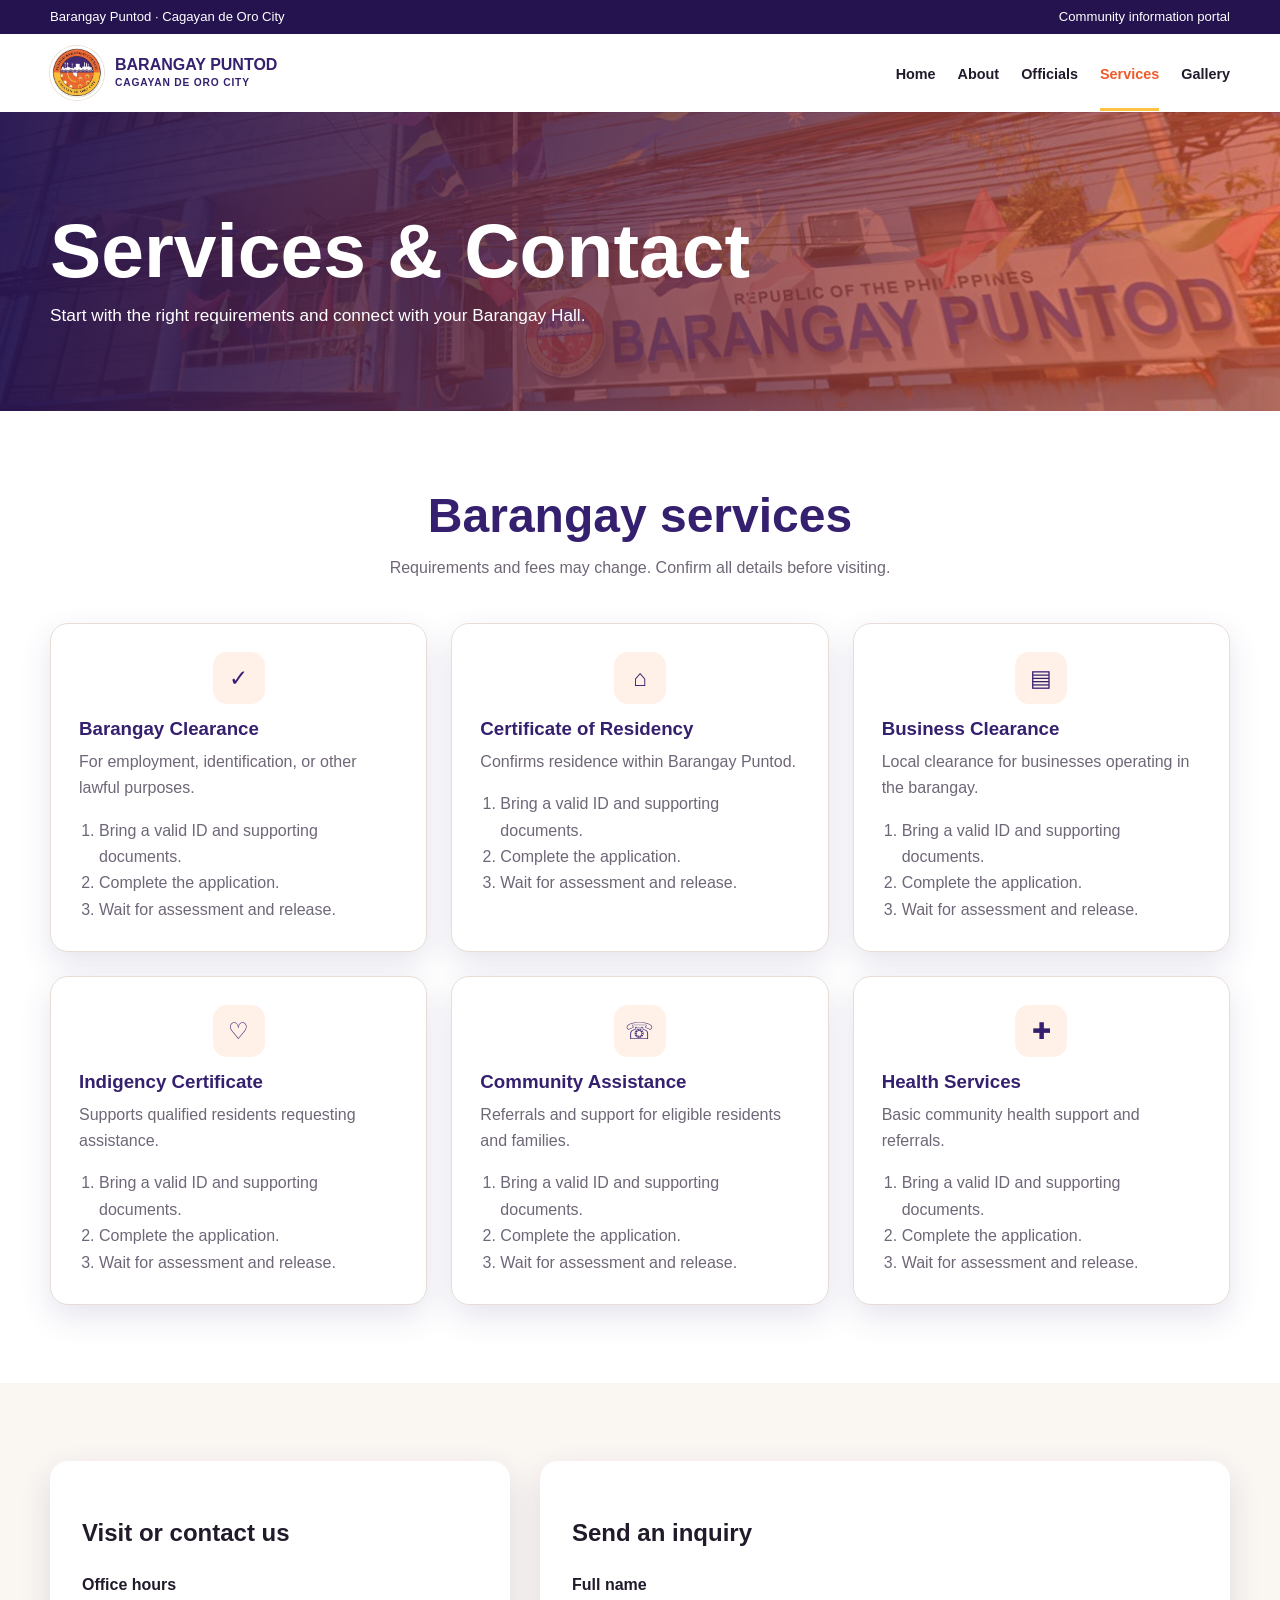
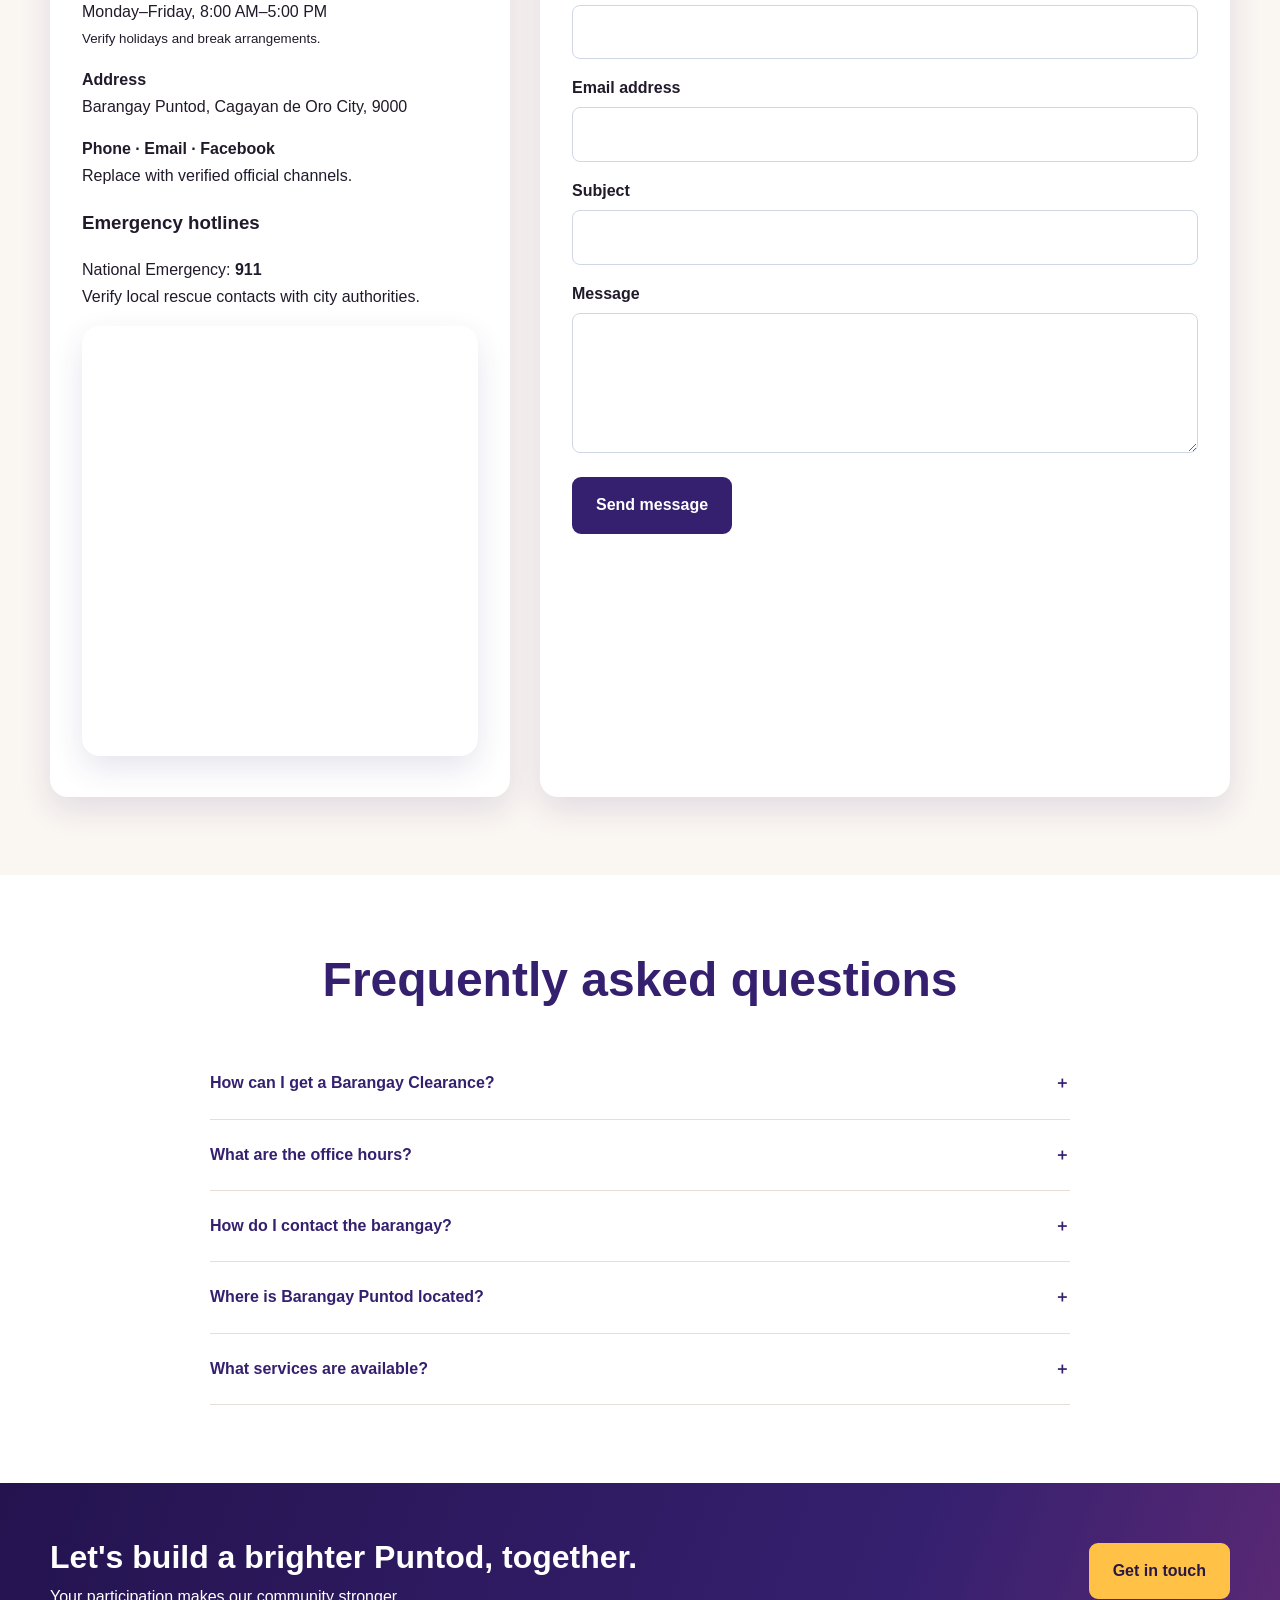
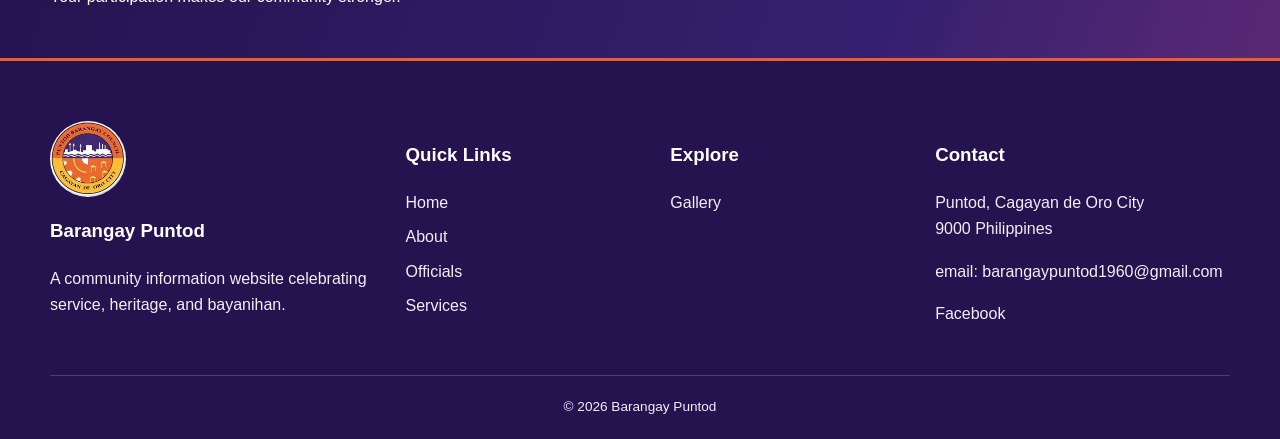
==== services.html @ fbd9fe13 "first commit" ====
<!doctype html>
<html lang="en">
  <head>
    <meta charset="utf-8">
    <meta name="viewport" content="width=device-width,initial-scale=1">
    <title>Services | Barangay Puntod</title>
    <link rel="stylesheet" href="css/style.css">
  </head>
  <body data-page="services">
    <div id="header">
    </div>
    <main>
      <section class="page-hero">
        <div class="container">
          <h1>Services & Contact</h1>
          <p>Start with the right requirements and connect with your Barangay Hall.</p>
        </div>
      </section>
      <section class="section">
        <div class="container">
          <div class="section-head">
            <h2>Barangay services</h2>
            <p>Requirements and fees may change. Confirm all details before visiting.</p>
          </div>
          <div class="grid" id="services-grid">
          </div>
        </div>
      </section>
      <section class="section alt" id="contact">
        <div class="container contact-grid">
          <div class="contact-panel">
            <h2>Visit or contact us</h2>
            <p>
              <strong>Office hours</strong>
              <br>Monday–Friday, 8:00 AM–5:00 PM<br>
              <small>Verify holidays and break arrangements.</small>
            </p>
            <p>
              <strong>Address</strong>
              <br>Barangay Puntod, Cagayan de Oro City, 9000</p>
              <p>
                <strong>Phone · Email · Facebook</strong>
                <br>Replace with verified official channels.</p>
                <h3>Emergency hotlines</h3>
                <p>National Emergency: <strong>911</strong>
                <br>Verify local rescue contacts with city authorities.</p>
                <iframe class="map" title="Map of Puntod" loading="lazy" src="https://www.google.com/maps?q=Barangay%20Puntod%2C%20Cagayan%20de%20Oro&output=embed">
                </iframe>
              </div>
              <form class="form contact-form">
                <h2>Send an inquiry</h2>
                <label for="name">Full name</label>
                <input id="name" required>
                <label for="email">Email address</label>
                <input id="email" type="email" required>
                <label for="subject">Subject</label>
                <input id="subject" required>
                <label for="message">Message</label>
                <textarea id="message" required>
                </textarea>
                <button class="btn blue" type="submit">Send message</button>
                <p class="notice">Thank you! This demo did not send data to a server.</p>
              </form>
            </div>
          </section>
          <section class="section">
            <div class="container">
              <div class="section-head">
                <h2>Frequently asked questions</h2>
              </div>
              <div class="faq" id="faq">
              </div>
            </div>
          </section>
        </main>
        <div id="shared-footer">
        </div>
        <script src="js/shared.js">
        </script>
        <script>const s=[['Barangay Clearance','For employment, identification, or other lawful purposes.'],['Certificate of Residency','Confirms residence within Barangay Puntod.'],['Business Clearance','Local clearance for businesses operating in the barangay.'],['Indigency Certificate','Supports qualified residents requesting assistance.'],['Community Assistance','Referrals and support for eligible residents and families.'],['Health Services','Basic community health support and referrals.']];document.querySelector('#services-grid').innerHTML=s.map((x,i)=>`<article class="card service-card">
        <div class="icon">${['✓','⌂','▤','♡','☏','✚'][i]}</div>
        <h3>${x[0]}</h3>
        <p>${x[1]}</p>
        <ol class="steps">
          <li>Bring a valid ID and supporting documents.</li>
          <li>Complete the application.</li>
          <li>Wait for assessment and release.</li>
        </ol>
      </article>`).join('');const q=[['How can I get a Barangay Clearance?','Visit the Barangay Hall with a valid ID and proof of residency. Confirm fees before your visit.'],['What are the office hours?','The draft schedule is Monday to Friday, 8:00 AM to 5:00 PM.'],['How do I contact the barangay?','Use the verified official channels once added to this website.'],['Where is Barangay Puntod located?','It is in Cagayan de Oro City, Northern Mindanao.'],['What services are available?','Clearances, certificates, community assistance, and health support.']];document.querySelector('#faq').innerHTML=q.map(x=>`<article class="faq-item">
      <button class="faq-question" aria-expanded="false">${x[0]}<span>＋</span>
    </button>
    <div class="faq-answer">
      <p>${x[1]}</p>
    </div>
  </article>`).join('')</script>
  <script src="js/script.js">
  </script>
</body>
</html>
---- css/style.css ----
:root {
    --blue: #35206f;
    --blue2: #24134f;
    --gold: #ffc247;
    --orange: #ef5b2a;
    --ink: #211a2b;
    --muted: #6f6677;
    --gray: #faf6f2;
    --white: #fff;
    --line: #e8ddd6;
    --shadow: 0 12px 32px rgba(53, 32, 111, .12);
    --radius: 18px;
    --max: 1180px
}

* {
    box-sizing: border-box
}

html {
    scroll-behavior: smooth
}

body {
    margin: 0;
    color: var(--ink);
    font-family: "Segoe UI", Poppins, Arial, sans-serif;
    line-height: 1.65;
    background: #fff
}

img {
    display: block;
    width: 100%;
    object-fit: cover
}

a {
    color: inherit;
    text-decoration: none
}

button,
input,
textarea {
    font: inherit
}

.container {
    width: min(var(--max), calc(100% - 40px));
    margin: auto
}

.section {
    padding: 78px 0
}

.section.alt {
    background: var(--gray)
}

.section-head {
    max-width: 690px;
    margin: 0 auto 42px;
    text-align: center
}

.section-head h2,
.split h2 {
    margin: 0 0 12px;
    color: var(--blue);
    font-size: clamp(2rem, 4vw, 3rem);
    line-height: 1.12
}

.section-head p {
    margin: 0;
    color: var(--muted)
}

.eyebrow {
    color: var(--blue);
    font-weight: 800;
    letter-spacing: .08em;
    text-transform: uppercase;
    font-size: .78rem
}

.topbar {
    background: var(--blue2);
    color: #fff;
    font-size: .82rem
}

.topbar .container {
    min-height: 34px;
    display: flex;
    align-items: center;
    justify-content: space-between;
    gap: 20px
}

.site-header {
    position: sticky;
    top: 0;
    z-index: 100;
    background: rgba(255, 255, 255, .96);
    box-shadow: 0 1px 0 rgba(53, 32, 111, .12);
    backdrop-filter: blur(12px)
}

.nav-wrap {
    height: 78px;
    display: flex;
    align-items: center;
    justify-content: space-between
}

.brand {
    display: flex;
    align-items: center;
    gap: 11px;
    color: var(--blue);
    font-weight: 900;
    line-height: 1
}

.brand-mark {
    width: 54px;
    height: 54px;
    border-radius: 50%;
    object-fit: contain;
    border: 2px solid #fff;
    box-shadow: 0 0 0 1px #eaded5
}

.brand small {
    display: block;
    font-size: .64rem;
    margin-top: 5px;
    letter-spacing: .08em
}

.nav {
    display: flex;
    align-items: center;
    gap: 22px
}

.nav a {
    font-weight: 700;
    font-size: .9rem;
    padding: 28px 0 22px;
    border-bottom: 3px solid transparent
}

.nav a:hover,
.nav a.active {
    color: var(--blue);
    border-color: var(--gold)
}

.menu-btn {
    display: none;
    border: 0;
    background: none;
    color: var(--blue);
    font-size: 1.8rem
}

.hero {
    min-height: 500px;
    display: grid;
    align-items: center;
    color: #fff;
    background:
        linear-gradient(
            90deg,
            rgba(36, 19, 79, .93),
            rgba(53, 32, 111, .62),
            rgba(53, 32, 111, .62)
        ),
        url('/images/Cagayan_de_Oro.jpg') center top / cover no-repeat;
}

.hero-content {
    max-width: 680px;
    padding: 80px 0
}

.hero h1 {
    font-size: clamp(3rem, 7vw, 5.7rem);
    line-height: .98;
    margin: 0 0 24px;
    letter-spacing: -.04em
}

.hero p {
    font-size: 1.15rem;
    max-width: 600px;
    margin: 0 0 32px
}

.actions {
    display: flex;
    gap: 14px;
    flex-wrap: wrap
}

.btn {
    display: inline-flex;
    align-items: center;
    justify-content: center;
    padding: 13px 22px;
    border-radius: 9px;
    background: var(--gold);
    color: #291844;
    font-weight: 800;
    border: 2px solid var(--gold);
    cursor: pointer;
    transition: .25s
}

.btn:hover {
    transform: translateY(-2px);
    box-shadow: 0 8px 20px rgba(0, 0, 0, .18)
}

.btn.outline {
    background: transparent;
    color: #fff;
    border-color: #fff
}

.btn.blue {
    background: var(--blue);
    border-color: var(--blue);
    color: #fff
}

.split {
    display: grid;
    grid-template-columns: 1fr 1fr;
    gap: 58px;
    align-items: center
}

.split img {
    height: 390px;
    border-radius: var(--radius);
    box-shadow: var(--shadow)
}

.facts {
    display: grid;
    grid-template-columns: repeat(4, 1fr);
    background: #fff;
    border: 1px solid var(--line);
    border-radius: var(--radius);
    overflow: hidden;
    box-shadow: var(--shadow)
}

.fact {
    padding: 30px 22px;
    text-align: center;
    border-right: 1px solid var(--line)
}

.fact:last-child {
    border: 0
}

.fact strong {
    display: block;
    color: var(--blue);
    font-size: 1.15rem
}

.icon {
    width: 52px;
    height: 52px;
    margin: 0 auto 13px;
    border-radius: 14px;
    display: grid;
    place-items: center;
    background: #fff0e8;
    color: var(--blue);
    font-size: 1.45rem
}

.grid {
    display: grid;
    grid-template-columns: repeat(3, 1fr);
    gap: 24px
}

.grid.four {
    grid-template-columns: repeat(4, 1fr)
}

.card {
    background: #fff;
    border: 1px solid var(--line);
    border-radius: var(--radius);
    overflow: hidden;
    box-shadow: var(--shadow);
    transition: .3s
}

.card:hover {
    transform: translateY(-5px)
}

.card img {
    height: 220px;
    transition: .5s
}

.card:hover img {
    transform: scale(1.04)
}

.card-body {
    padding: 24px
}

.card h3 {
    margin: 0 0 8px;
    color: var(--blue);
    line-height: 1.25
}

.card p {
    color: var(--muted);
    margin: 0 0 16px
}

.text-link {
    color: var(--blue);
    font-weight: 800
}

.news-list {
    display: grid;
    gap: 14px
}

.news-item {
    display: grid;
    grid-template-columns: 58px 1fr auto;
    gap: 18px;
    align-items: center;
    padding: 20px;
    background: #fff;
    border: 1px solid var(--line);
    border-radius: 14px
}

.news-item h3,
.news-item p {
    margin: 0
}

.news-item h3 {
    color: var(--blue);
    font-size: 1rem
}

.news-item p,
.news-item time {
    color: var(--muted);
    font-size: .9rem
}

.cta {
    padding: 48px 0;
    background: var(--blue);
    color: #fff;
    border-bottom: 3px solid var(--gold)
}

.cta .container {
    display: flex;
    align-items: center;
    justify-content: space-between;
    gap: 30px
}

.cta h2 {
    margin: 0;
    font-size: 2rem
}

.page-hero {
    padding: 100px 0 82px;
    color: #fff;
    background: linear-gradient(100deg, rgba(36, 19, 79, .95), rgba(239, 91, 42, .68)), url('/images/googmaps.PNG') center/cover
}

.page-hero h1 {
    margin: 0 0 12px;
    font-size: clamp(2.8rem, 6vw, 5rem);
    line-height: 1
}

.page-hero p {
    max-width: 650px;
    margin: 0;
    font-size: 1.08rem
}

.values {
    display: grid;
    grid-template-columns: repeat(3, 1fr);
    gap: 20px
}

.value {
    padding: 30px;
    border-left: 5px solid var(--gold);
    background: #fff;
    border-radius: 0 var(--radius) var(--radius) 0;
    box-shadow: var(--shadow)
}

.timeline {
    max-width: 850px;
    margin: auto;
    border-left: 3px solid var(--gold);
    padding-left: 34px
}

.timeline article {
    position: relative;
    margin: 0 0 34px;
    padding: 24px;
    background: #fff;
    border-radius: 14px;
    box-shadow: var(--shadow)
}

.timeline article:before {
    content: "";
    position: absolute;
    left: -43px;
    top: 30px;
    width: 15px;
    height: 15px;
    background: var(--blue);
    border: 4px solid #fff;
    border-radius: 50%
}

.map {
    width: 100%;
    height: 430px;
    border: 0;
    border-radius: var(--radius);
    box-shadow: var(--shadow)
}

.official .portrait {
    height: 285px;
    background: #e8edf5
}

.official .placeholder {
    padding: 9px 14px;
    background: #fff3cd;
    color: #755b00;
    font-size: .78rem;
    font-weight: 700
}

.org-chart {
    display: flex;
    flex-direction: column;
    align-items: center;
    gap: 28px
}

.org-row {
    display: flex;
    justify-content: center;
    gap: 20px;
    flex-wrap: wrap
}

.org-node {
    min-width: 180px;
    padding: 16px;
    text-align: center;
    color: #fff;
    background: var(--blue);
    border-radius: 12px;
    box-shadow: var(--shadow)
}

.service-card {
    padding: 28px
}

.steps {
    margin: 16px 0 0;
    padding-left: 20px;
    color: var(--muted)
}

.contact-grid {
    display: grid;
    grid-template-columns: .8fr 1.2fr;
    gap: 30px
}

.contact-panel,
.form {
    padding: 32px;
    background: #fff;
    border-radius: var(--radius);
    box-shadow: var(--shadow)
}

.form label {
    display: block;
    font-weight: 700;
    margin: 0 0 6px
}

.form input,
.form textarea {
    width: 100%;
    padding: 13px;
    margin: 0 0 16px;
    border: 1px solid #cfd7e6;
    border-radius: 8px
}

.form textarea {
    min-height: 140px;
    resize: vertical
}

.notice {
    padding: 14px;
    border-radius: 8px;
    background: #e9f7ee;
    color: #176b3a;
    display: none
}

.gallery {
    display: grid;
    grid-template-columns: repeat(auto-fit, minmax(280px, 1fr));
    gap: 24px;
}

.gallery-item {
    margin: 0;
    background: #fff;
    border-radius: 16px;
    overflow: hidden;
    box-shadow: 0 8px 20px rgba(0, 0, 0, 0.08);
    transition: transform 0.3s ease, box-shadow 0.3s ease;
}

.gallery-item:hover {
    transform: translateY(-6px);
    box-shadow: 0 12px 28px rgba(0, 0, 0, 0.12);
}

.gallery-item img {
    width: 100%;
    height: 220px;      /* All images are the same height */
    object-fit: cover;  /* Crops images to fit without stretching */
    display: block;
}

.gallery-item figcaption {
    padding: 16px;
    text-align: center;
    font-size: 1rem;
    font-weight: 600;
    color: #1f2937;
}

.lightbox {
    position: fixed;
    inset: 0;
    z-index: 300;
    background: rgba(0, 0, 0, .9);
    display: none;
    place-items: center;
    padding: 40px
}

.lightbox.open {
    display: grid
}

.lightbox img {
    max-height: 85vh;
    max-width: 1000px;
    width: auto;
    border-radius: 10px
}

.lightbox button {
    position: absolute;
    right: 25px;
    top: 20px;
    color: #fff;
    background: none;
    border: 0;
    font-size: 2.4rem
}

.faq {
    max-width: 860px;
    margin: auto
}

.faq-item {
    border-bottom: 1px solid var(--line)
}

.faq-question {
    width: 100%;
    padding: 22px 0;
    display: flex;
    justify-content: space-between;
    border: 0;
    background: none;
    text-align: left;
    color: var(--blue);
    font-weight: 800;
    cursor: pointer
}

.faq-answer {
    max-height: 0;
    overflow: hidden;
    transition: max-height .3s
}

.faq-item.open .faq-answer {
    max-height: 180px
}

.footer {
    background: var(--blue2);
    color: #f4eefa;
    padding: 60px 0 20px
}

.footer-grid {
    display: grid;
    grid-template-columns: 1.4fr 1fr 1fr 1.3fr;
    gap: 38px
}

.footer h3 {
    color: #fff
}

.footer a {
    display: block;
    margin: 8px 0
}

.footer a:hover {
    color: var(--gold)
}

.copyright {
    text-align: center;
    border-top: 1px solid rgba(255, 255, 255, .18);
    margin-top: 40px;
    padding-top: 20px;
    font-size: .85rem
}

.back-top {
    position: fixed;
    right: 22px;
    bottom: 22px;
    width: 46px;
    height: 46px;
    border: 0;
    border-radius: 50%;
    background: var(--gold);
    color: var(--blue2);
    font-weight: 900;
    box-shadow: var(--shadow);
    opacity: 0;
    pointer-events: none;
    transition: .3s
}

.back-top.show {
    opacity: 1;
    pointer-events: auto
}

.reveal {
    opacity: 0;
    transform: translateY(18px);
    transition: .65s
}

.reveal.visible {
    opacity: 1;
    transform: none
}

@media(max-width:900px) {
    .topbar {
        display: none
    }

    .menu-btn {
        display: block
    }

    .nav {
        position: absolute;
        left: 0;
        right: 0;
        top: 78px;
        display: none;
        flex-direction: column;
        align-items: stretch;
        gap: 0;
        background: #fff;
        padding: 10px 20px 22px;
        box-shadow: 0 14px 24px rgba(0, 0, 0, .12)
    }

    .nav.open {
        display: flex
    }

    .nav a {
        padding: 13px
    }

    .hero {
        min-height: 560px
    }

    .split,
    .contact-grid {
        grid-template-columns: 1fr
    }

    .facts {
        grid-template-columns: 1fr 1fr
    }

    .fact:nth-child(2) {
        border-right: 0
    }

    .grid,
    .grid.four {
        grid-template-columns: 1fr 1fr
    }

    .footer-grid {
        grid-template-columns: 1fr 1fr
    }

    .gallery {
        columns: 2
    }
}

@media(max-width:600px) {
    .container {
        width: min(100% - 28px, var(--max))
    }

    .section {
        padding: 58px 0
    }

    .hero h1 {
        font-size: 3.2rem
    }

    .hero {
        min-height: 620px;
        background-position: 62% center
    }

    .facts,
    .grid,
    .grid.four,
    .values,
    .footer-grid {
        grid-template-columns: 1fr
    }

    .fact {
        border-right: 0;
        border-bottom: 1px solid var(--line)
    }

    .news-item {
        grid-template-columns: 48px 1fr
    }

    .news-item time {
        grid-column: 2
    }

    .cta .container {
        align-items: flex-start;
        flex-direction: column
    }

    .gallery {
        columns: 1
    }

    .split img {
        height: 300px
    }

    .page-hero {
        padding: 72px 0
    }

    .card img {
        height: 230px
    }
}

@media(max-width:600px) {

    html,
    body {
        overflow-x: hidden
    }

    .hero-content {
        min-width: 0;
        width: 100%;
        max-width: 100%;
        padding: 64px 0
    }

    .hero h1 {
        max-width: 100%;
        font-size: 2.55rem;
        line-height: 1.02;
        overflow-wrap: break-word
    }

    .hero p {
        max-width: 100%;
        font-size: 1rem
    }

    .actions {
        flex-direction: column;
        align-items: stretch
    }

    .actions .btn {
        width: 100%;
        max-width: 320px
    }

    .brand {
        font-size: .82rem
    }

    .brand small {
        font-size: .55rem
    }

    .brand-mark {
        width: 46px;
        height: 46px
    }

    .menu-btn {
        display: block;
        flex: 0 0 auto
    }
}

.nav a:hover,
.nav a.active {
    color: var(--orange);
    border-color: var(--gold)
}

.eyebrow,
.text-link {
    color: var(--orange)
}

.btn {
    background: var(--gold);
    border-color: var(--gold)
}

.cta {
    background: linear-gradient(110deg, var(--blue2), var(--blue) 70%, #5a2874);
    border-bottom-color: var(--orange)
}

.value {
    border-left-color: var(--orange)
}

/* Layered seal-inspired color treatment with a soft transition into the page. */
.hero {
    position: relative;
    isolation: isolate;
    overflow: hidden;
    background:
        linear-gradient(90deg, rgba(36, 19, 79, .96) 0%, rgba(53, 32, 111, .84) 38%, rgba(53, 32, 111, .38) 70%, rgba(239, 91, 42, .20) 100%),
        linear-gradient(180deg, rgba(255, 194, 71, .08) 0%, transparent 45%, rgba(36, 19, 79, .18) 100%),
        url('../images/Cagayan_de_Oro.jpg') center /cover no-repeat;
}

.hero::before {
    content: "";
    position: absolute;
    z-index: -1;
    inset: 0;
    pointer-events: none;
    background: radial-gradient(circle at 86% 24%, rgba(255, 194, 71, .20), transparent 30%);
    mix-blend-mode: screen;
}

.hero::after {
    content: "";
    position: absolute;
    z-index: 0;
    right: 0;
    bottom: -1px;
    left: 0;
    height: 74px;
    pointer-events: none;
    background: linear-gradient(to bottom, transparent, rgba(255, 255, 255, .18) 58%, #fff 100%);
}

.hero-content {
    position: relative;
    z-index: 1;
    padding-block: 96px 122px;
}

.hero h1 {
    max-width: 720px;
    text-wrap: balance;
    text-shadow: 0 4px 24px rgba(25, 12, 54, .28);
}

.hero p {
    color: rgba(255, 255, 255, .92);
    text-shadow: 0 2px 14px rgba(25, 12, 54, .30);
}

.hero .btn {
    box-shadow: 0 10px 26px rgba(36, 19, 79, .22);
}

.hero .btn.outline {
    background: rgba(36, 19, 79, .18);
    backdrop-filter: blur(5px);
}

@media (max-width: 600px) {
    .hero {
        background-position: center top;
    }

    .hero::after {
        height: 54px;
    }

    .hero-content {
        padding-block: 70px 94px;
    }
}
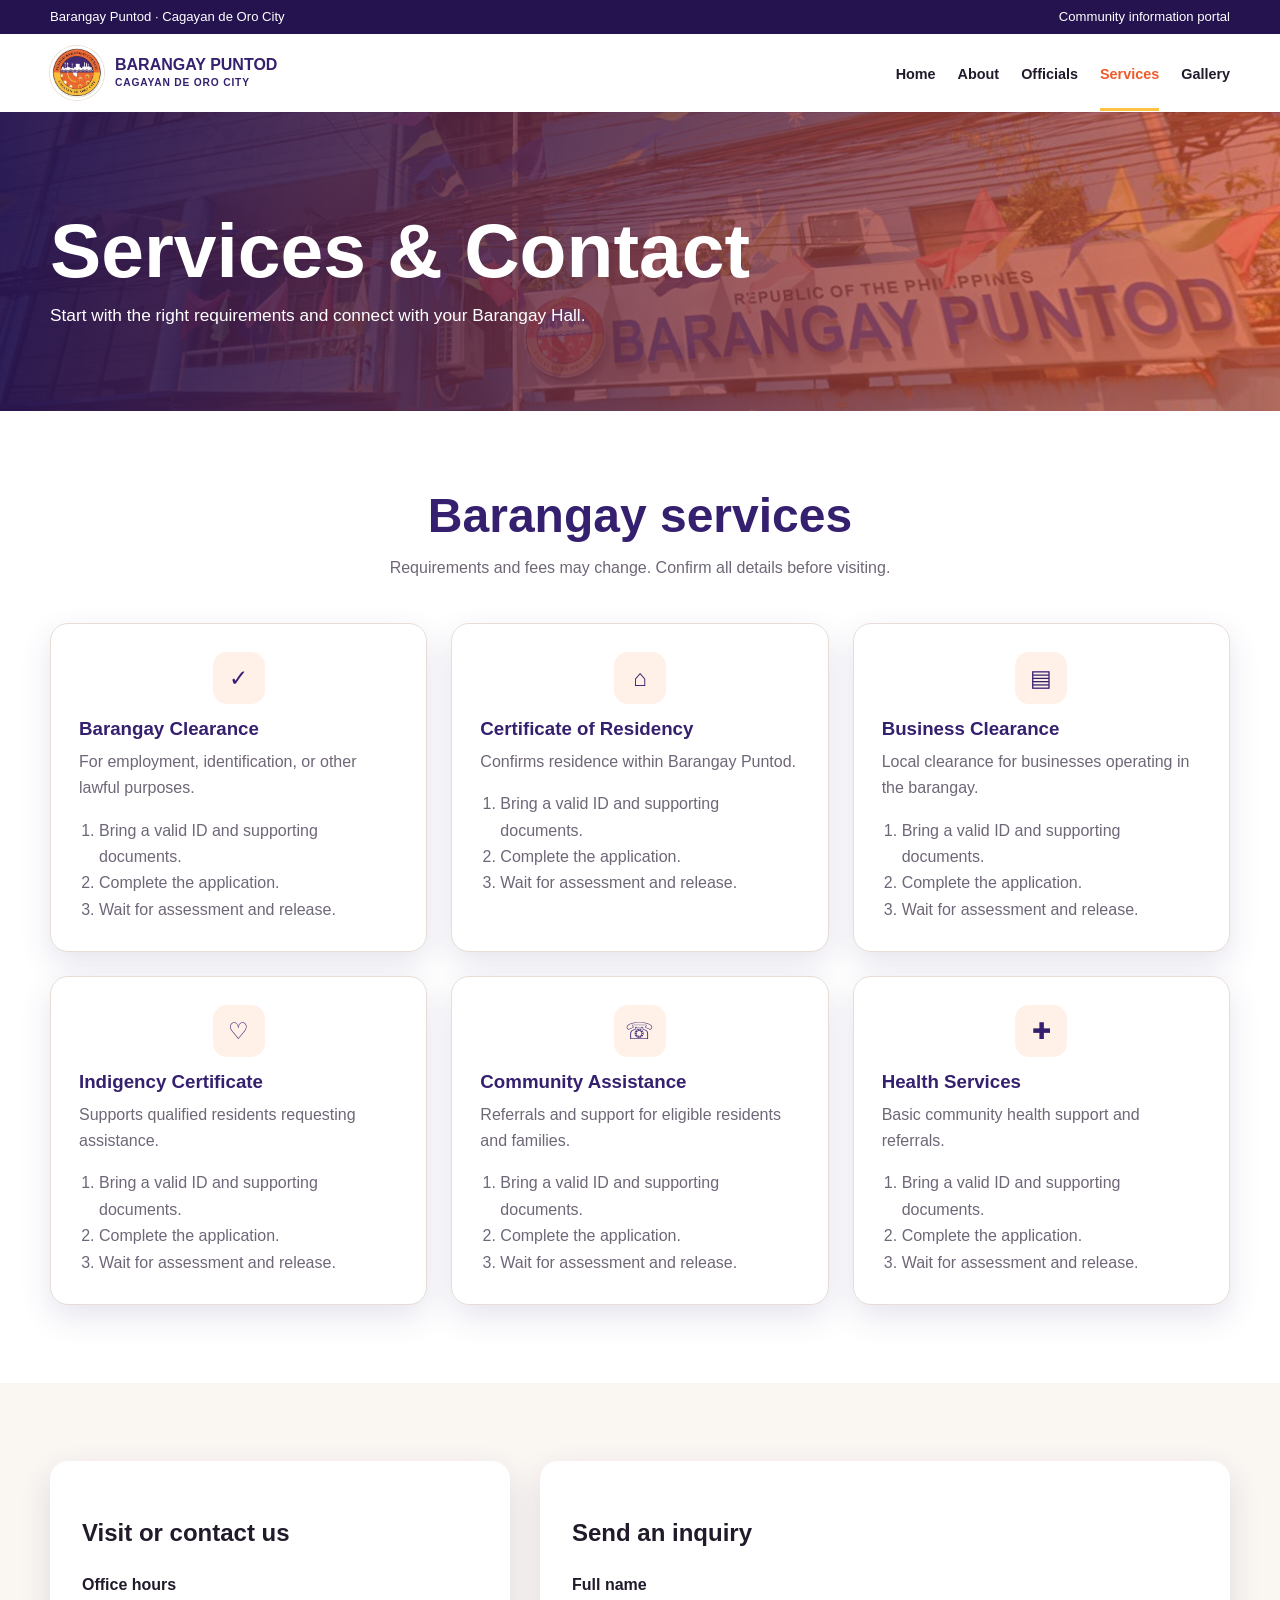
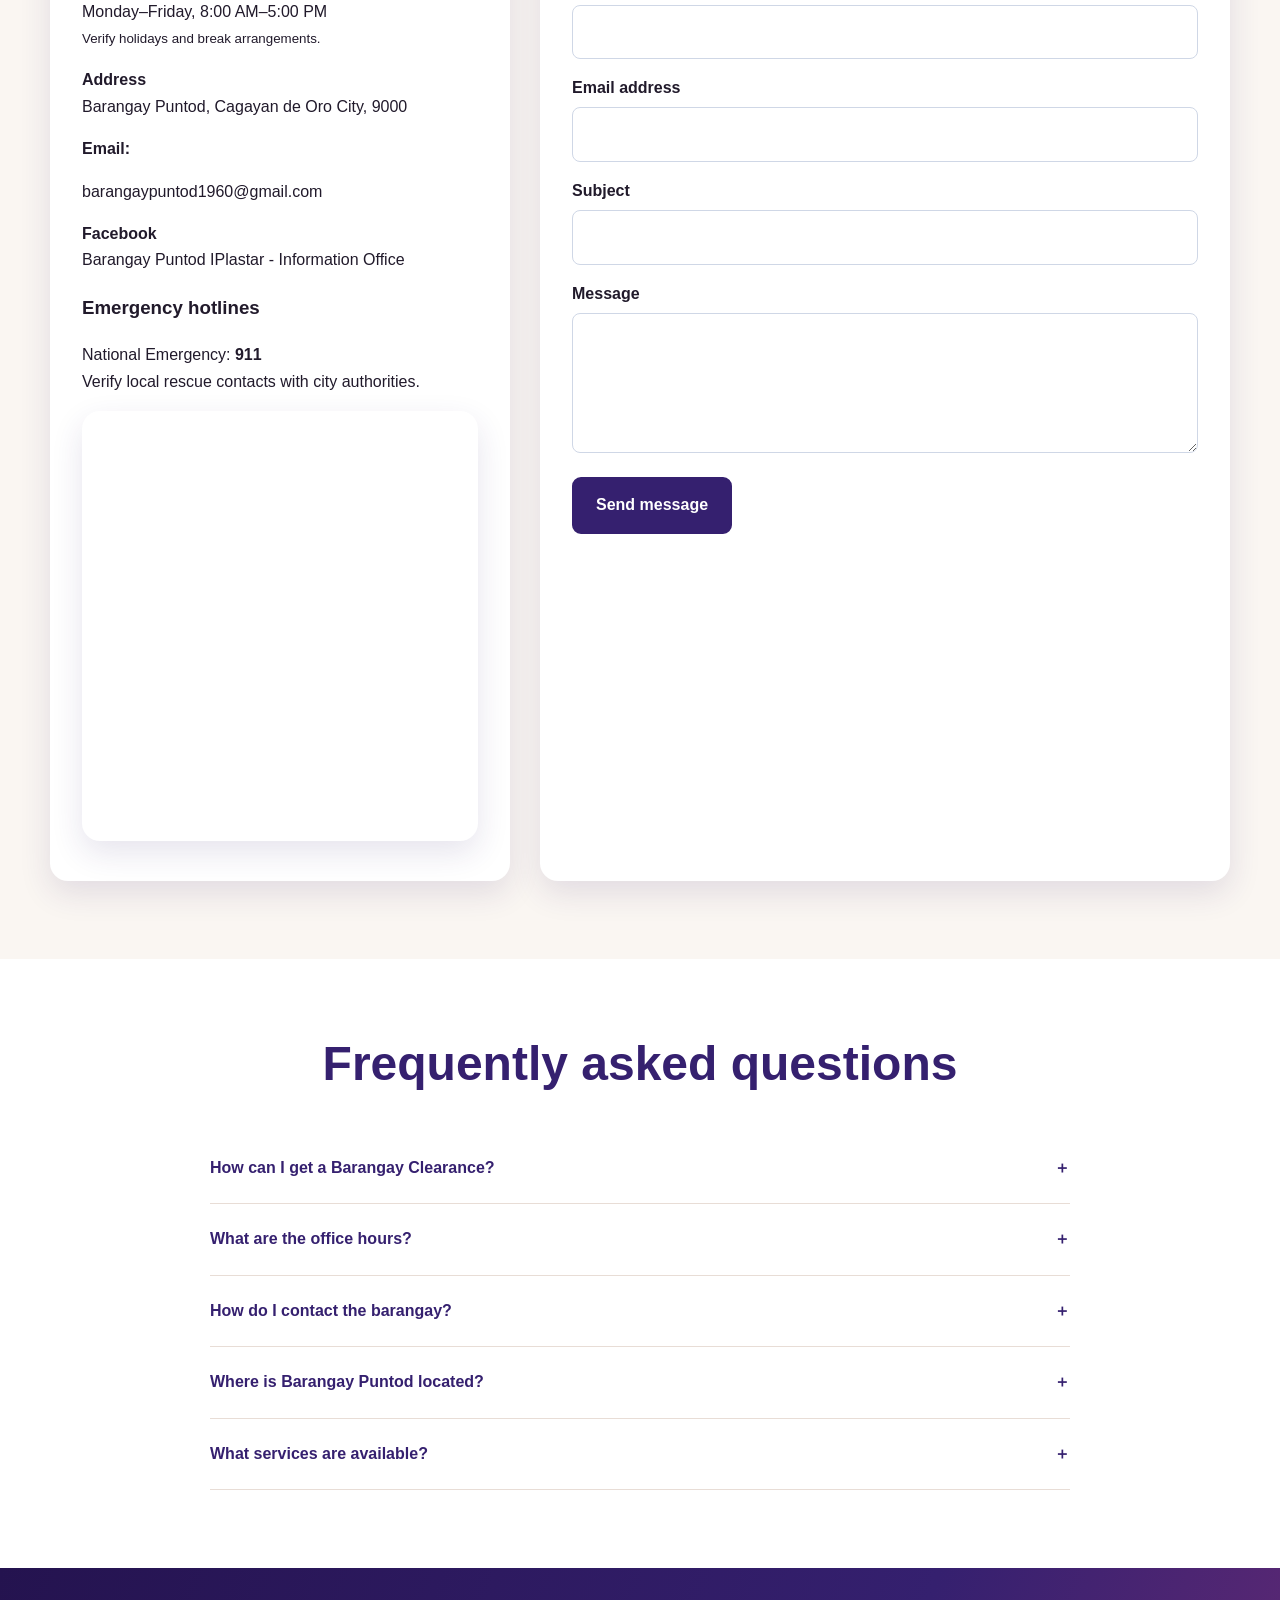
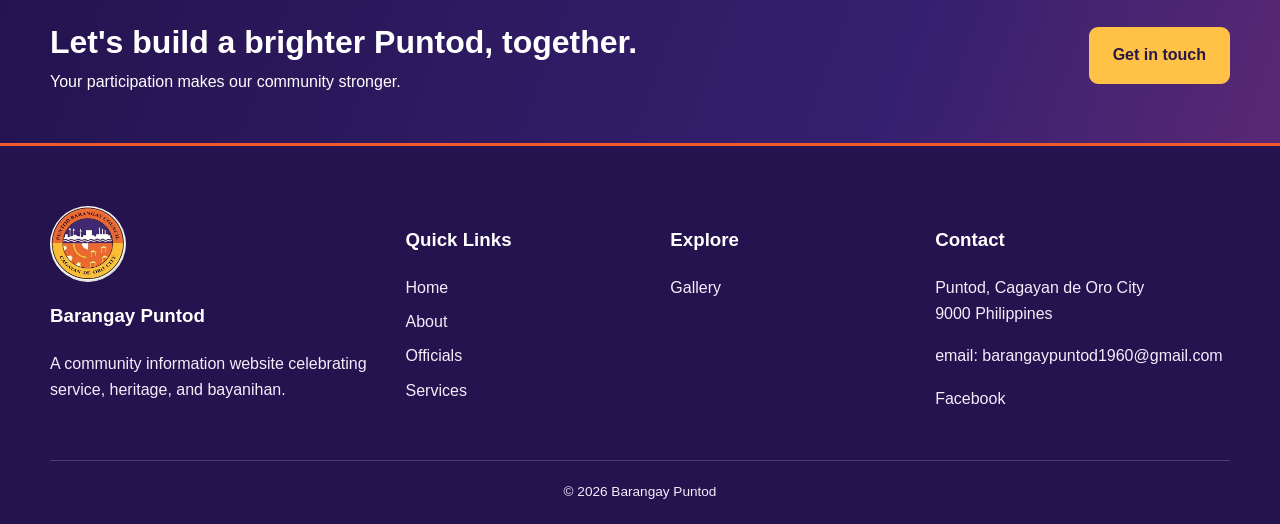
==== commit 355a0aad: "edit fb ug email" ====
--- a/services.html
+++ b/services.html
@@ -39,8 +39,9 @@
               <strong>Address</strong>
               <br>Barangay Puntod, Cagayan de Oro City, 9000</p>
               <p>
-                <strong>Phone · Email · Facebook</strong>
-                <br>Replace with verified official channels.</p>
+                <strong>Email:</strong> <p>barangaypuntod1960@gmail.com</p>
+                <strong>Facebook</strong><br><a href="https://www.facebook.com/BrgyPuntod.InfoOffice">Barangay Puntod IPlastar - Information Office</a>
+                <br></p>
                 <h3>Emergency hotlines</h3>
                 <p>National Emergency: <strong>911</strong>
                 <br>Verify local rescue contacts with city authorities.</p>
